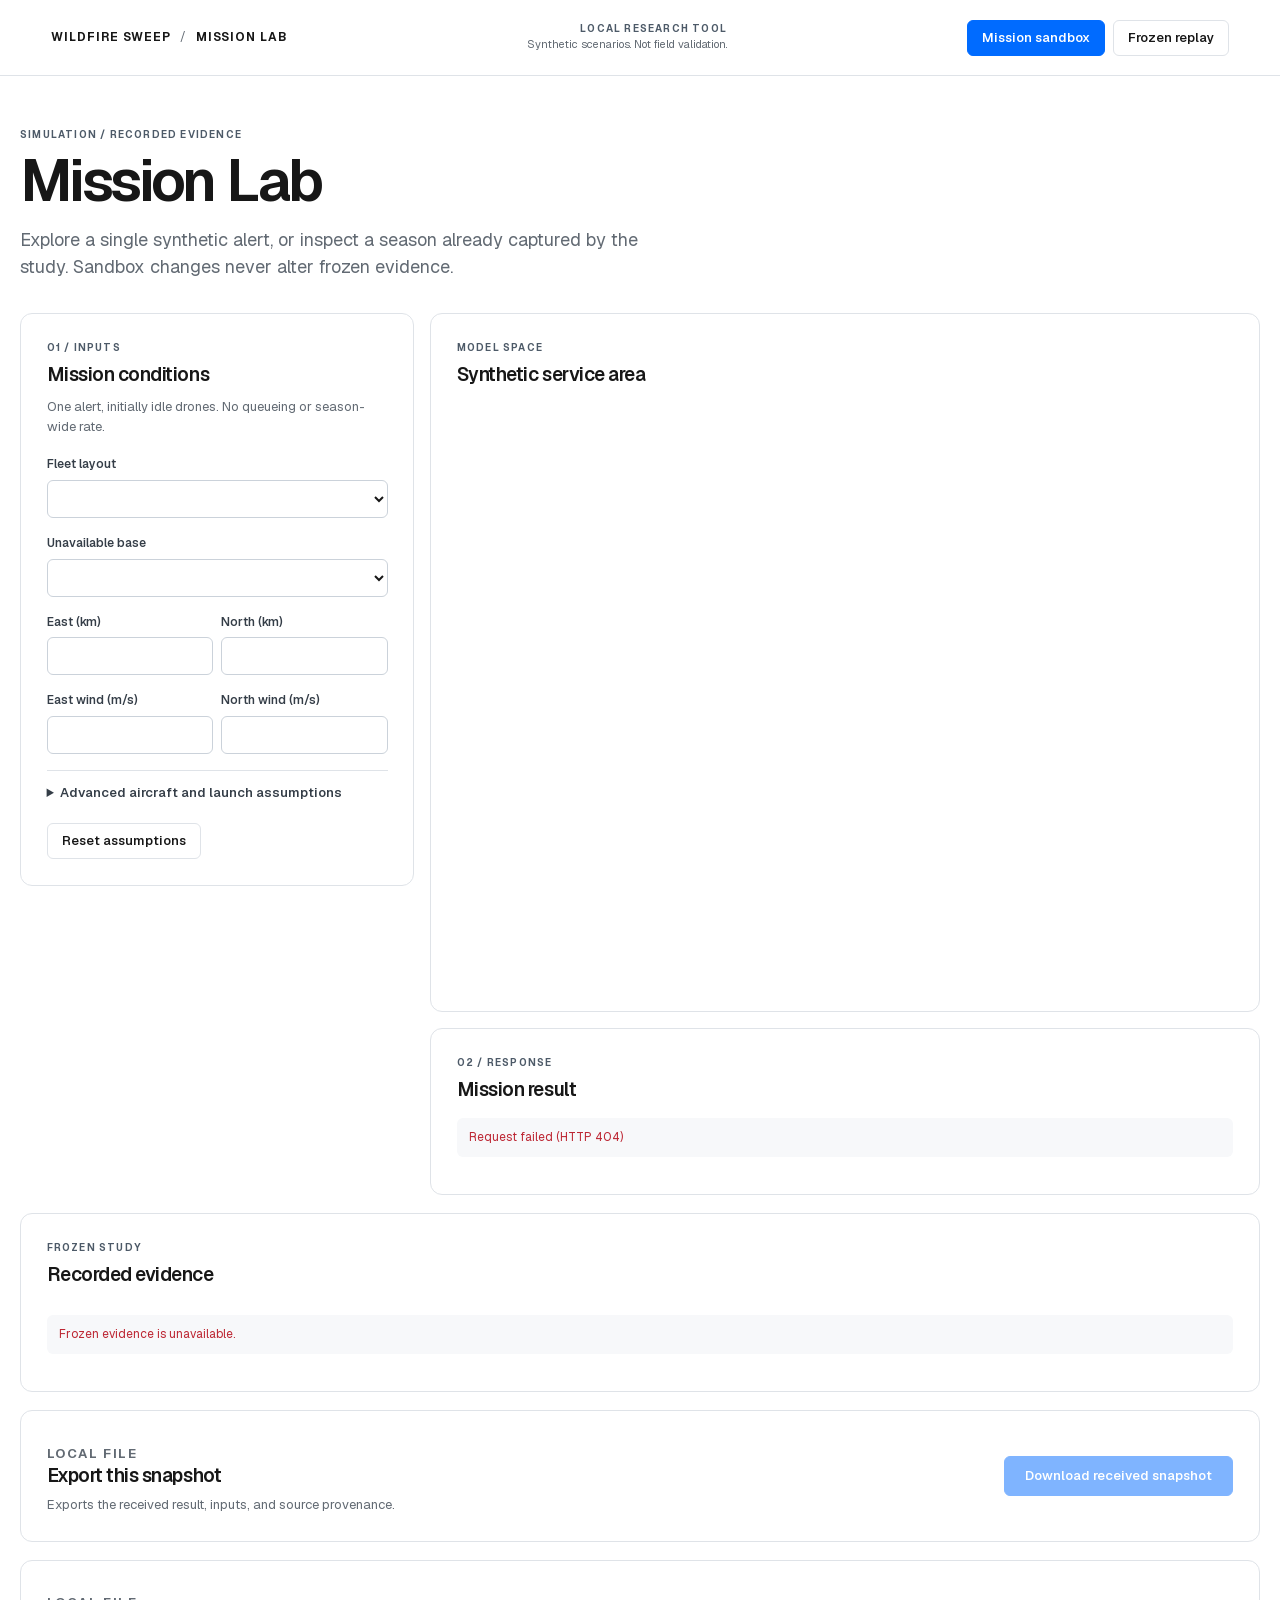
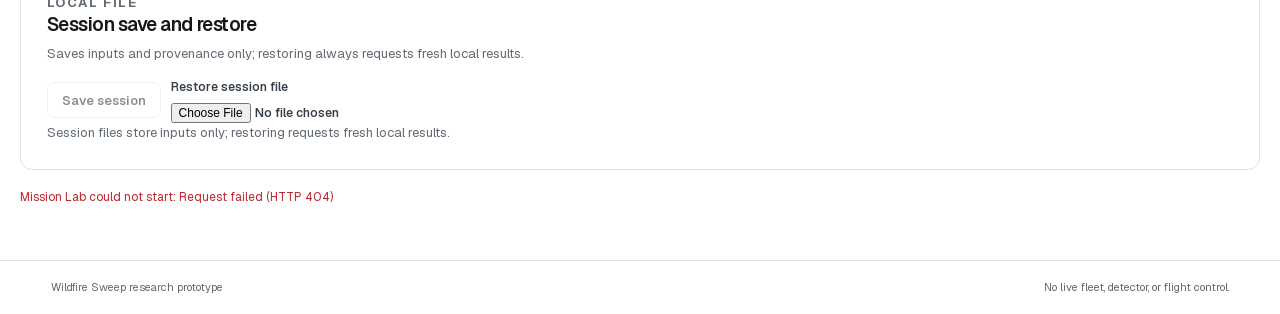
==== simulator_web/index.html @ f31aa0e2 "feat: add local Mission Lab with provenance-bound sessions" ====
<!doctype html>
<html lang="en">
  <head>
    <meta charset="utf-8">
    <meta name="viewport" content="width=device-width, initial-scale=1">
    <meta
      name="description"
      content="A local synthetic mission sandbox and frozen-season replay explorer."
    >
    <title>Wildfire Sweep / Mission Lab</title>
    <link
      rel="preload"
      href="fonts/geist-latin.woff2"
      as="font"
      type="font/woff2"
      crossorigin
    >
    <link rel="stylesheet" href="styles.css">
    <script type="module" src="app.js"></script>
  </head>
  <body>
    <header class="app-header">
      <a class="app-wordmark" href="/" aria-label="Wildfire Sweep Mission Lab">
        <span>WILDFIRE SWEEP</span>
        <span class="app-wordmark-divider">/</span>
        <span>MISSION LAB</span>
      </a>
      <div class="app-header-note">
        <span>LOCAL RESEARCH TOOL</span>
        <span>Synthetic scenarios. Not field validation.</span>
      </div>
      <nav class="app-mode-switch" aria-label="Lab mode">
        <button
          type="button"
          class="app-button"
          data-slot="button"
          data-mode="mission"
          aria-pressed="true"
        >
          Mission sandbox
        </button>
        <button
          type="button"
          class="app-button app-button-secondary"
          data-slot="button"
          data-mode="replay"
          aria-pressed="false"
        >
          Frozen replay
        </button>
      </nav>
    </header>

    <main class="app-main">
      <section class="app-intro" aria-labelledby="page-title">
        <p class="app-kicker">SIMULATION / RECORDED EVIDENCE</p>
        <h1 id="page-title">Mission Lab</h1>
        <p class="app-intro-copy">
          Explore a single synthetic alert, or inspect a season already captured
          by the study. Sandbox changes never alter frozen evidence.
        </p>
      </section>

      <div class="app-workbench">
        <section
          id="controls"
          class="controls-panel"
          data-panel="mission"
          aria-labelledby="controls-title"
        >
          <div class="app-section-heading">
            <p class="app-kicker">01 / INPUTS</p>
            <h2 id="controls-title">Mission conditions</h2>
          </div>
          <p class="app-panel-note">
            One alert, initially idle drones. No queueing or season-wide rate.
          </p>
          <p class="controls-loading">Loading model defaults...</p>
        </section>

        <section
          id="map"
          class="map-panel"
          aria-labelledby="map-title"
        >
          <div class="app-section-heading">
            <p class="app-kicker">MODEL SPACE</p>
            <h2 id="map-title">Synthetic service area</h2>
          </div>
          <p class="map-loading">
            Coordinates are model-space values, not a real map.
          </p>
        </section>

        <section
          id="mission-results"
          class="mission-panel"
          data-panel="mission"
          aria-labelledby="mission-title"
        >
          <div class="app-section-heading">
            <p class="app-kicker">02 / RESPONSE</p>
            <h2 id="mission-title">Mission result</h2>
          </div>
          <p class="mission-loading">Waiting for the first local result.</p>
        </section>

        <section
          id="replay-controls"
          class="replay-panel"
          data-panel="replay"
          aria-labelledby="replay-title"
          hidden
        >
          <div class="app-section-heading">
            <p class="app-kicker">01 / CAPTURED SEASON</p>
            <h2 id="replay-title">Replay controls</h2>
          </div>
          <p class="replay-loading">Loading frozen cases and seasons...</p>
        </section>
      </div>

      <section
        id="evidence"
        class="evidence-panel"
        aria-labelledby="evidence-title"
      >
        <div class="app-section-heading">
          <p class="app-kicker">FROZEN STUDY</p>
          <h2 id="evidence-title">Recorded evidence</h2>
        </div>
        <p class="evidence-loading">Loading verified captured evidence...</p>
      </section>

      <section
        id="export"
        class="export-panel"
        aria-labelledby="export-title"
      >
        <div>
          <p class="app-kicker">LOCAL FILE</p>
          <h2 id="export-title">Export this snapshot</h2>
          <p>Exports the received result, inputs, and source provenance.</p>
        </div>
      </section>

      <section
        id="session"
        class="session-panel"
        aria-labelledby="session-title"
      >
        <div>
          <p class="app-kicker">LOCAL FILE</p>
          <h2 id="session-title">Session save and restore</h2>
          <p>
            Saves inputs and provenance only; restoring always requests
            fresh local results.
          </p>
        </div>
      </section>

      <p id="status" class="app-status" role="status" aria-live="polite">
        Loading local model metadata and frozen study.
      </p>
    </main>

    <footer class="app-footer">
      <span>Wildfire Sweep research prototype</span>
      <span>No live fleet, detector, or flight control.</span>
    </footer>
  </body>
</html>
---- simulator_web/styles.css ----
@font-face {
  font-family: "Geist Sans";
  src: url("fonts/geist-latin.woff2") format("woff2");
  font-style: normal;
  font-weight: 100 900;
  font-display: swap;
}

:root {
  color-scheme: light;
  --app-ink: #171717;
  --app-muted: #626a73;
  --app-subtle: #f7f8fa;
  --app-border: #dfe3e8;
  --app-blue: #006bff;
  --app-blue-hover: #0059d1;
  --app-danger: #bd2734;
  --app-success: #257a47;
  --app-radius: 12px;
  font-family: "Geist Sans", system-ui, sans-serif;
  color: var(--app-ink);
  background: #fff;
  font-synthesis: none;
  text-rendering: optimizeLegibility;
}

* {
  box-sizing: border-box;
}

body {
  min-width: 320px;
  margin: 0;
  background: #fff;
  color: var(--app-ink);
  font-size: 15px;
  line-height: 1.55;
}

button,
input,
select {
  font: inherit;
}

button,
select,
input {
  color: inherit;
}

[hidden] {
  display: none !important;
}

.app-header {
  display: flex;
  min-height: 76px;
  align-items: center;
  justify-content: space-between;
  gap: 24px;
  padding: 12px clamp(20px, 4vw, 56px);
  border-bottom: 1px solid var(--app-border);
}

.app-wordmark {
  display: inline-flex;
  align-items: center;
  gap: 9px;
  color: var(--app-ink);
  font-size: 12px;
  font-weight: 650;
  letter-spacing: 0.08em;
  text-decoration: none;
  white-space: nowrap;
}

.app-wordmark-divider {
  color: var(--app-muted);
  font-weight: 400;
}

.app-header-note {
  display: grid;
  gap: 1px;
  color: var(--app-muted);
  font-size: 11px;
  line-height: 1.4;
  text-align: right;
}

.app-header-note span:first-child,
.app-kicker {
  color: #4d5a68;
  font-size: 10px;
  font-weight: 650;
  letter-spacing: 0.12em;
}

.app-mode-switch {
  display: flex;
  align-items: center;
  gap: 8px;
}

.app-button,
[data-slot="button"] {
  display: inline-flex;
  min-height: 36px;
  align-items: center;
  justify-content: center;
  gap: 8px;
  padding: 7px 14px;
  border: 1px solid var(--app-blue);
  border-radius: 6px;
  background: var(--app-blue);
  color: #fff;
  cursor: pointer;
  font-size: 13px;
  font-weight: 550;
  line-height: 1.2;
  text-align: center;
  text-decoration: none;
  transition: background-color 140ms ease, border-color 140ms ease;
}

.app-button:hover,
[data-slot="button"]:hover:not(:disabled) {
  border-color: var(--app-blue-hover);
  background: var(--app-blue-hover);
}

.app-button-secondary,
[data-slot="button"][data-variant="secondary"] {
  border-color: var(--app-border);
  background: #fff;
  color: var(--app-ink);
}

.app-button-secondary:hover,
[data-slot="button"][data-variant="secondary"]:hover:not(:disabled) {
  border-color: #aeb7c1;
  background: var(--app-subtle);
}

.app-mode-switch [aria-pressed="true"] {
  border-color: var(--app-blue);
  background: var(--app-blue);
  color: #fff;
}

.app-mode-switch [aria-pressed="false"] {
  border-color: var(--app-border);
  background: #fff;
  color: var(--app-ink);
}

[data-size="lg"],
[data-size="large"],
.app-button-large {
  min-height: 40px;
  padding-inline: 20px;
}

[data-slot="button"]:disabled,
.app-button:disabled {
  pointer-events: none;
  cursor: not-allowed;
  opacity: 0.5;
}

:where(button, a, input, select, summary, [tabindex]):focus-visible {
  outline: 3px solid rgb(0 107 255 / 38%);
  outline-offset: 2px;
}

.app-main {
  width: min(100% - 40px, 1480px);
  margin: 0 auto;
  padding: clamp(28px, 4vw, 54px) 0 48px;
}

.app-intro {
  max-width: 760px;
  margin-bottom: 32px;
}

.app-kicker {
  margin: 0 0 8px;
}

.app-intro h1 {
  margin: 0;
  font-size: clamp(34px, 5vw, 58px);
  font-weight: 620;
  letter-spacing: -0.045em;
  line-height: 1.05;
}

.app-intro-copy {
  max-width: 660px;
  margin: 14px 0 0;
  color: var(--app-muted);
  font-size: clamp(15px, 1.5vw, 18px);
}

.app-workbench {
  display: grid;
  grid-template-columns: minmax(275px, 0.76fr) minmax(0, 1.6fr);
  grid-template-areas:
    "controls map"
    "controls results";
  gap: 16px;
  align-items: start;
}

#controls,
#replay-controls {
  grid-area: controls;
}

#map {
  grid-area: map;
  min-width: 0;
}

#mission-results {
  grid-area: results;
}

.controls-panel,
.map-panel,
.mission-panel,
.replay-panel,
.evidence-panel,
.export-panel,
.session-panel {
  min-width: 0;
  padding: clamp(18px, 2vw, 26px);
  border: 1px solid var(--app-border);
  border-radius: var(--app-radius);
  background: #fff;
}

.controls-panel,
.replay-panel {
  position: sticky;
  top: 16px;
}

.app-section-heading {
  margin-bottom: 16px;
}

.app-section-heading h2,
.export-panel h2,
.session-panel h2 {
  margin: 0;
  font-size: 19px;
  font-weight: 590;
  letter-spacing: -0.025em;
  line-height: 1.25;
}

.app-panel-note,
.mission-loading,
.replay-loading,
.evidence-loading,
.map-loading,
.controls-loading {
  color: var(--app-muted);
  font-size: 13px;
}

.app-panel-note {
  margin: -6px 0 18px;
}

.map-panel {
  overflow: hidden;
}

.map-svg {
  display: block;
  width: 100%;
  min-height: 300px;
  aspect-ratio: 4 / 3;
  overflow: visible;
  touch-action: none;
}

.map-grid-line {
  stroke: #e6e9ed;
  stroke-width: 1;
}

.map-frame {
  fill: #fbfcfd;
  stroke: #b9c2cc;
  stroke-width: 1.2;
}

.map-axis,
.map-base-label,
.map-alert-label {
  fill: #515b66;
  font-family: "Geist Sans", system-ui, sans-serif;
  font-size: 11px;
}

.map-base {
  fill: #fff;
  stroke: #344252;
  stroke-width: 2;
}

.map-base-available {
  fill: var(--app-blue);
  stroke: #fff;
}

.map-base-unavailable {
  fill: #fff;
  stroke: #76818d;
  stroke-dasharray: 3 2;
}

.map-base-marker-offline {
  opacity: 0.8;
}

.map-base-cross {
  stroke: #596575;
  stroke-width: 1.5;
}

.map-alert-marker {
  cursor: pointer;
}

.map-alert-marker:focus-visible .map-alert {
  stroke-width: 3;
}

.map-target {
  fill: #fff;
  stroke: var(--app-blue);
  stroke-width: 2.5;
}

.map-target-core {
  fill: var(--app-blue);
}

.map-track {
  stroke: var(--app-blue);
  stroke-dasharray: 6 5;
  stroke-width: 2;
}

.map-alert-real {
  fill: #b32732;
  stroke: #fff;
  stroke-width: 1.5;
}

.map-alert-false {
  fill: #fff;
  stroke: #596575;
  stroke-width: 1.5;
}

.map-alert-selected {
  stroke: var(--app-blue);
  stroke-width: 3;
}

.map-alert-status-late .map-alert-outline {
  fill: none;
  stroke: #596575;
  stroke-dasharray: 3 2;
}

.map-alert-status-unreachable .map-alert-cross {
  stroke: #596575;
  stroke-width: 1.5;
}

.controls-form {
  display: grid;
  gap: 16px;
}

.controls-fieldset {
  display: grid;
  min-width: 0;
  gap: 16px;
  margin: 0;
  padding: 0;
  border: 0;
}

.controls-field {
  display: grid;
  gap: 6px;
  min-width: 0;
}

.controls-field label,
.controls-legend {
  color: #343d47;
  font-size: 12px;
  font-weight: 560;
}

.controls-pair {
  display: grid;
  grid-template-columns: repeat(2, minmax(0, 1fr));
  gap: 8px;
}

.controls-input,
.controls-select {
  width: 100%;
  min-width: 0;
  min-height: 38px;
  padding: 7px 9px;
  border: 1px solid #cbd2da;
  border-radius: 6px;
  background: #fff;
  font-size: 13px;
}

.controls-input:focus,
.controls-select:focus {
  border-color: var(--app-blue);
}

.controls-advanced {
  padding-top: 12px;
  border-top: 1px solid var(--app-border);
}

.controls-advanced summary {
  color: #343d47;
  cursor: pointer;
  font-size: 13px;
  font-weight: 560;
}

.controls-advanced-fields {
  display: grid;
  gap: 14px;
  padding-top: 14px;
}

.controls-actions {
  display: flex;
  flex-wrap: wrap;
  gap: 8px;
  padding-top: 4px;
}

.mission-summary,
.replay-summary,
.evidence-summary {
  display: grid;
  gap: 12px;
}

.mission-summary {
  grid-template-columns: repeat(auto-fit, minmax(145px, 1fr));
  margin: 0 0 22px;
}

.mission-value,
.replay-count,
.evidence-provenance {
  display: grid;
  grid-template-columns: minmax(0, 1fr) auto;
  gap: 8px;
  padding-bottom: 8px;
  border-bottom: 1px solid #e7eaee;
  font-size: 12px;
}

.mission-value dt,
.replay-count dt,
.evidence-provenance dt {
  color: var(--app-muted);
}

.mission-value dd,
.replay-count dd,
.evidence-provenance dd {
  margin: 0;
  font-weight: 560;
  text-align: right;
}

.mission-subheading,
.replay-subheading,
.evidence-subheading {
  margin: 0 0 10px;
  font-size: 14px;
  font-weight: 600;
}

.mission-pending,
.mission-error,
.replay-pending,
.replay-error,
.evidence-error {
  padding: 10px 12px;
  border-radius: 6px;
  background: var(--app-subtle);
  color: var(--app-muted);
  font-size: 12px;
}

.mission-error,
.replay-error,
.evidence-error {
  color: var(--app-danger);
}

.mission-limitations,
.evidence-limitations {
  padding-left: 20px;
  color: var(--app-muted);
  font-size: 12px;
}

.replay-content,
.evidence-content {
  display: grid;
  min-width: 0;
  grid-template-columns: minmax(0, 1fr);
  gap: 16px;
}

.evidence-section,
.evidence-note,
.evidence-table-wrap,
.mission-candidates {
  min-width: 0;
  max-width: 100%;
}

.evidence-note {
  overflow-wrap: anywhere;
}

.replay-fields {
  display: grid;
  grid-template-columns: minmax(0, 1fr) minmax(120px, 0.45fr) auto;
  align-items: end;
  gap: 10px;
}

.replay-label {
  display: grid;
  min-width: 0;
  gap: 5px;
  color: #343d47;
  font-size: 12px;
  font-weight: 560;
}

.replay-select,
.replay-input {
  width: 100%;
  min-height: 38px;
  padding: 7px 9px;
  border: 1px solid #cbd2da;
  border-radius: 6px;
  background: #fff;
  font: inherit;
  font-size: 13px;
}

.replay-transport {
  display: flex;
  flex-wrap: wrap;
  align-items: end;
  gap: 8px;
}

.replay-playback {
  display: grid;
  grid-template-columns: minmax(0, 1fr) auto;
  align-items: center;
  gap: 12px;
}

.replay-scrubber {
  width: 100%;
  accent-color: var(--app-blue);
}

.replay-time {
  color: var(--app-muted);
  font-family: "Geist Mono", ui-monospace, monospace;
  font-size: 11px;
  font-variant-numeric: tabular-nums;
  white-space: nowrap;
}

.replay-events {
  display: grid;
  max-height: 280px;
  gap: 4px;
  overflow: auto;
}

.replay-event {
  display: flex;
  width: 100%;
  min-width: 0;
  min-height: 36px;
  align-items: center;
  justify-content: space-between;
  gap: 12px;
  padding: 6px 9px;
  text-align: left;
}

.replay-event-details {
  display: flex;
  min-width: 0;
  flex-wrap: wrap;
  gap: 10px;
}

.replay-event-status {
  max-width: 10rem;
  color: var(--app-muted);
  font-size: 11px;
  overflow-wrap: anywhere;
}

.evidence-provenance {
  grid-template-columns: max-content minmax(0, 1fr);
  overflow-wrap: anywhere;
}

.evidence-provenance dd {
  min-width: 0;
  overflow-wrap: anywhere;
  text-align: left;
}

.evidence-links {
  display: flex;
  flex-wrap: wrap;
  gap: 14px;
  font-size: 12px;
}

.evidence-links a {
  color: var(--app-blue);
}

.mission-candidates,
.evidence-table-wrap,
.replay-events {
  min-width: 0;
  max-width: 100%;
  overflow-x: auto;
}

.mission-candidate-table,
.evidence-table {
  width: 100%;
  border-collapse: collapse;
  font-size: 12px;
  text-align: left;
}

.mission-candidate-table th,
.mission-candidate-table td,
.evidence-table th,
.evidence-table td {
  padding: 9px 8px;
  border-bottom: 1px solid #e7eaee;
  vertical-align: top;
}

.mission-candidate-table th,
.evidence-table th {
  color: #515b66;
  font-size: 10px;
  font-weight: 620;
  letter-spacing: 0.06em;
  text-transform: uppercase;
}

.mission-status,
.replay-status,
.evidence-note,
.export-panel p {
  color: var(--app-muted);
  font-size: 13px;
}

.app-status {
  min-height: 24px;
  margin: 18px 0 0;
  color: var(--app-muted);
  font-size: 12px;
}

.app-status[data-state="error"] {
  color: var(--app-danger);
}

.app-status[data-state="success"] {
  color: var(--app-success);
}

.evidence-panel {
  margin-top: 18px;
}

.export-panel {
  display: flex;
  align-items: center;
  justify-content: space-between;
  gap: 20px;
  margin-top: 18px;
}

.export-panel p {
  margin: 7px 0 0;
}

.export-button {
  flex: 0 0 auto;
}

.session-panel {
  display: grid;
  gap: 14px;
  margin-top: 18px;
}

.session-panel p {
  margin: 7px 0 0;
  color: var(--app-muted);
  font-size: 13px;
}

.session-actions {
  display: flex;
  flex-wrap: wrap;
  align-items: center;
  gap: 10px;
}

.session-file-label {
  display: grid;
  min-width: 0;
  gap: 6px;
  color: #343d47;
  font-size: 12px;
  font-weight: 560;
}

.session-file {
  max-width: 100%;
  min-width: 0;
  font-size: 12px;
}

.session-file:focus-visible,
.comparison-checkbox:focus-visible {
  outline: 3px solid rgb(0 107 255 / 38%);
  outline-offset: 2px;
}

.session-panel .session-status,
.comparison-status {
  margin: 0;
  color: var(--app-muted);
  font-size: 13px;
  overflow-wrap: anywhere;
}

.session-panel .session-error,
.comparison-error {
  margin: 0;
  padding: 10px 12px;
  border-radius: 6px;
  background: var(--app-subtle);
  color: var(--app-danger);
  font-size: 12px;
  overflow-wrap: anywhere;
}

.comparison-controls {
  display: grid;
  min-width: 0;
  gap: 10px;
}

.comparison-toggle {
  display: flex;
  min-width: 0;
  align-items: center;
  gap: 8px;
  color: #343d47;
  font-size: 13px;
  font-weight: 560;
}

.comparison-toggle input,
.comparison-checkbox {
  flex: 0 0 auto;
  accent-color: var(--app-blue);
}

.comparison-pair {
  min-width: 0;
  max-width: 100%;
}

.comparison-maps {
  display: grid;
  min-width: 0;
  max-width: 100%;
  grid-template-columns: repeat(2, minmax(0, 1fr));
  gap: 16px;
}

.comparison-pane {
  min-width: 0;
  max-width: 100%;
  margin: 0;
}

.comparison-map {
  min-width: 0;
  max-width: 100%;
}

.comparison-pane-title {
  margin: 0 0 8px;
  color: #343d47;
  font-size: 12px;
  font-weight: 560;
}

.comparison-selection,
.comparison-legend {
  min-width: 0;
  max-width: 100%;
  overflow-wrap: anywhere;
  font-size: 12px;
}

.comparison-selection {
  margin: 8px 0 0;
  color: var(--app-muted);
}

.comparison-legend {
  margin: 12px 0 0;
  color: var(--app-muted);
}

.app-footer {
  display: flex;
  justify-content: space-between;
  gap: 16px;
  padding: 18px clamp(20px, 4vw, 56px);
  border-top: 1px solid var(--app-border);
  color: var(--app-muted);
  font-size: 11px;
}

@media (max-width: 900px) {
  .app-header {
    flex-wrap: wrap;
  }

  .app-header-note {
    margin-left: auto;
  }

  .app-mode-switch {
    width: 100%;
  }

  .app-workbench {
    grid-template-columns: minmax(240px, 0.9fr) minmax(0, 1.3fr);
  }
}

@media (max-width: 680px) {
  .app-header {
    gap: 12px;
    padding: 14px 18px;
  }

  .app-header-note {
    width: 100%;
    margin: 0;
    text-align: left;
  }

  .app-mode-switch > button {
    flex: 1;
  }

  .app-main {
    width: min(100% - 28px, 1480px);
    padding-top: 28px;
  }

  .app-intro {
    margin-bottom: 22px;
  }

  .app-workbench {
    grid-template-columns: minmax(0, 1fr);
    grid-template-areas:
      "controls"
      "map"
      "results";
    gap: 12px;
  }

  .replay-fields {
    grid-template-columns: minmax(0, 1fr);
  }

  .controls-panel,
  .replay-panel {
    position: static;
  }

  .map-svg {
    min-height: 250px;
  }

  .comparison-maps {
    grid-template-columns: minmax(0, 1fr);
  }

  .export-panel,
  .app-footer {
    align-items: flex-start;
    flex-direction: column;
  }

  .app-footer {
    gap: 6px;
  }
}

@media (prefers-reduced-motion: reduce) {
  *,
  *::before,
  *::after {
    scroll-behavior: auto !important;
    transition-duration: 0.01ms !important;
  }
}
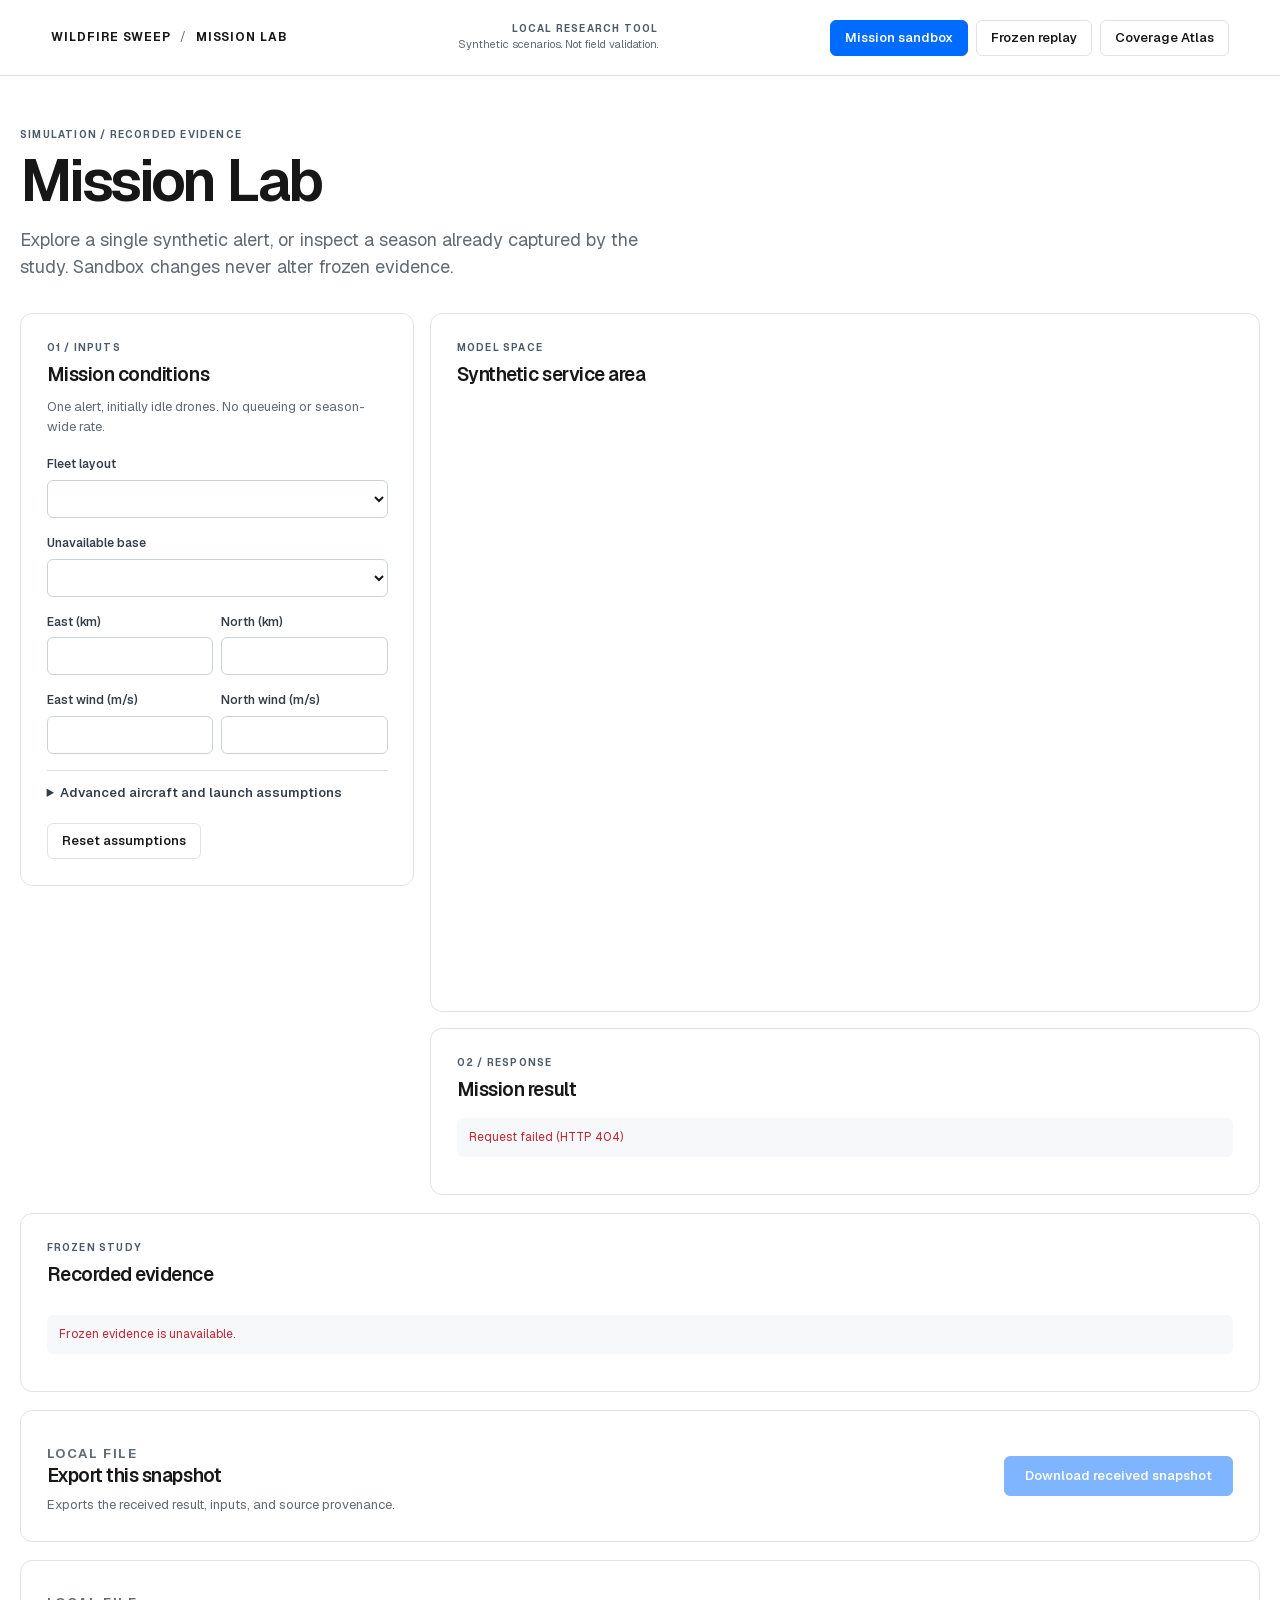
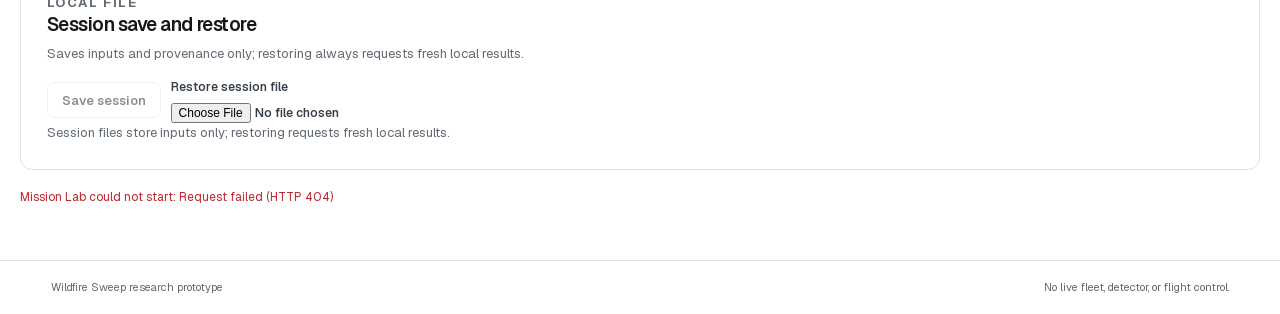
==== commit 9c0a2aca: "Add captured Coverage Atlas and directional coverage study" ====
--- a/simulator_web/index.html
+++ b/simulator_web/index.html
@@ -29,7 +29,7 @@
         <span>LOCAL RESEARCH TOOL</span>
         <span>Synthetic scenarios. Not field validation.</span>
       </div>
-      <nav class="app-mode-switch" aria-label="Lab mode">
+      <nav class="app-mode-switch" aria-label="Lab modes and local tools">
         <button
           type="button"
           class="app-button"
@@ -48,6 +48,7 @@
         >
           Frozen replay
         </button>
+        <a class="app-button app-button-secondary" href="/coverage/">Coverage Atlas</a>
       </nav>
     </header>
 
